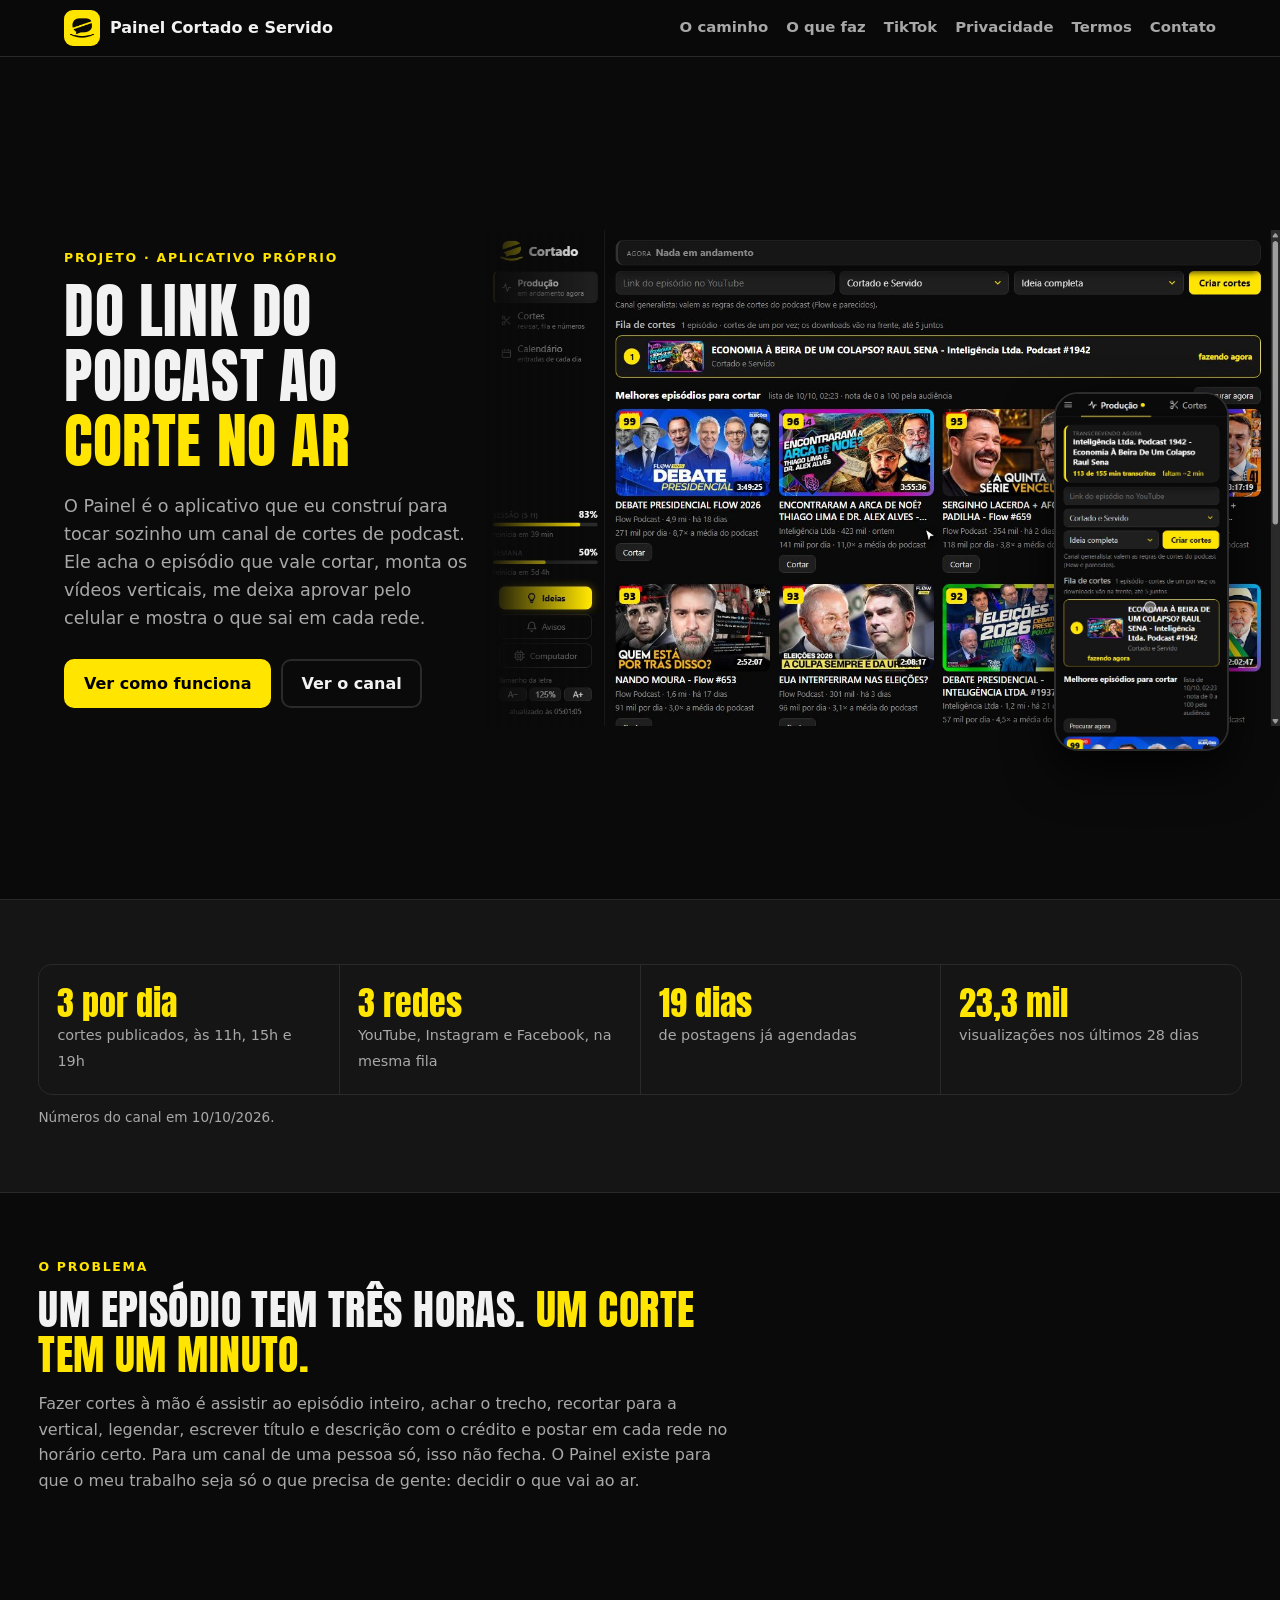
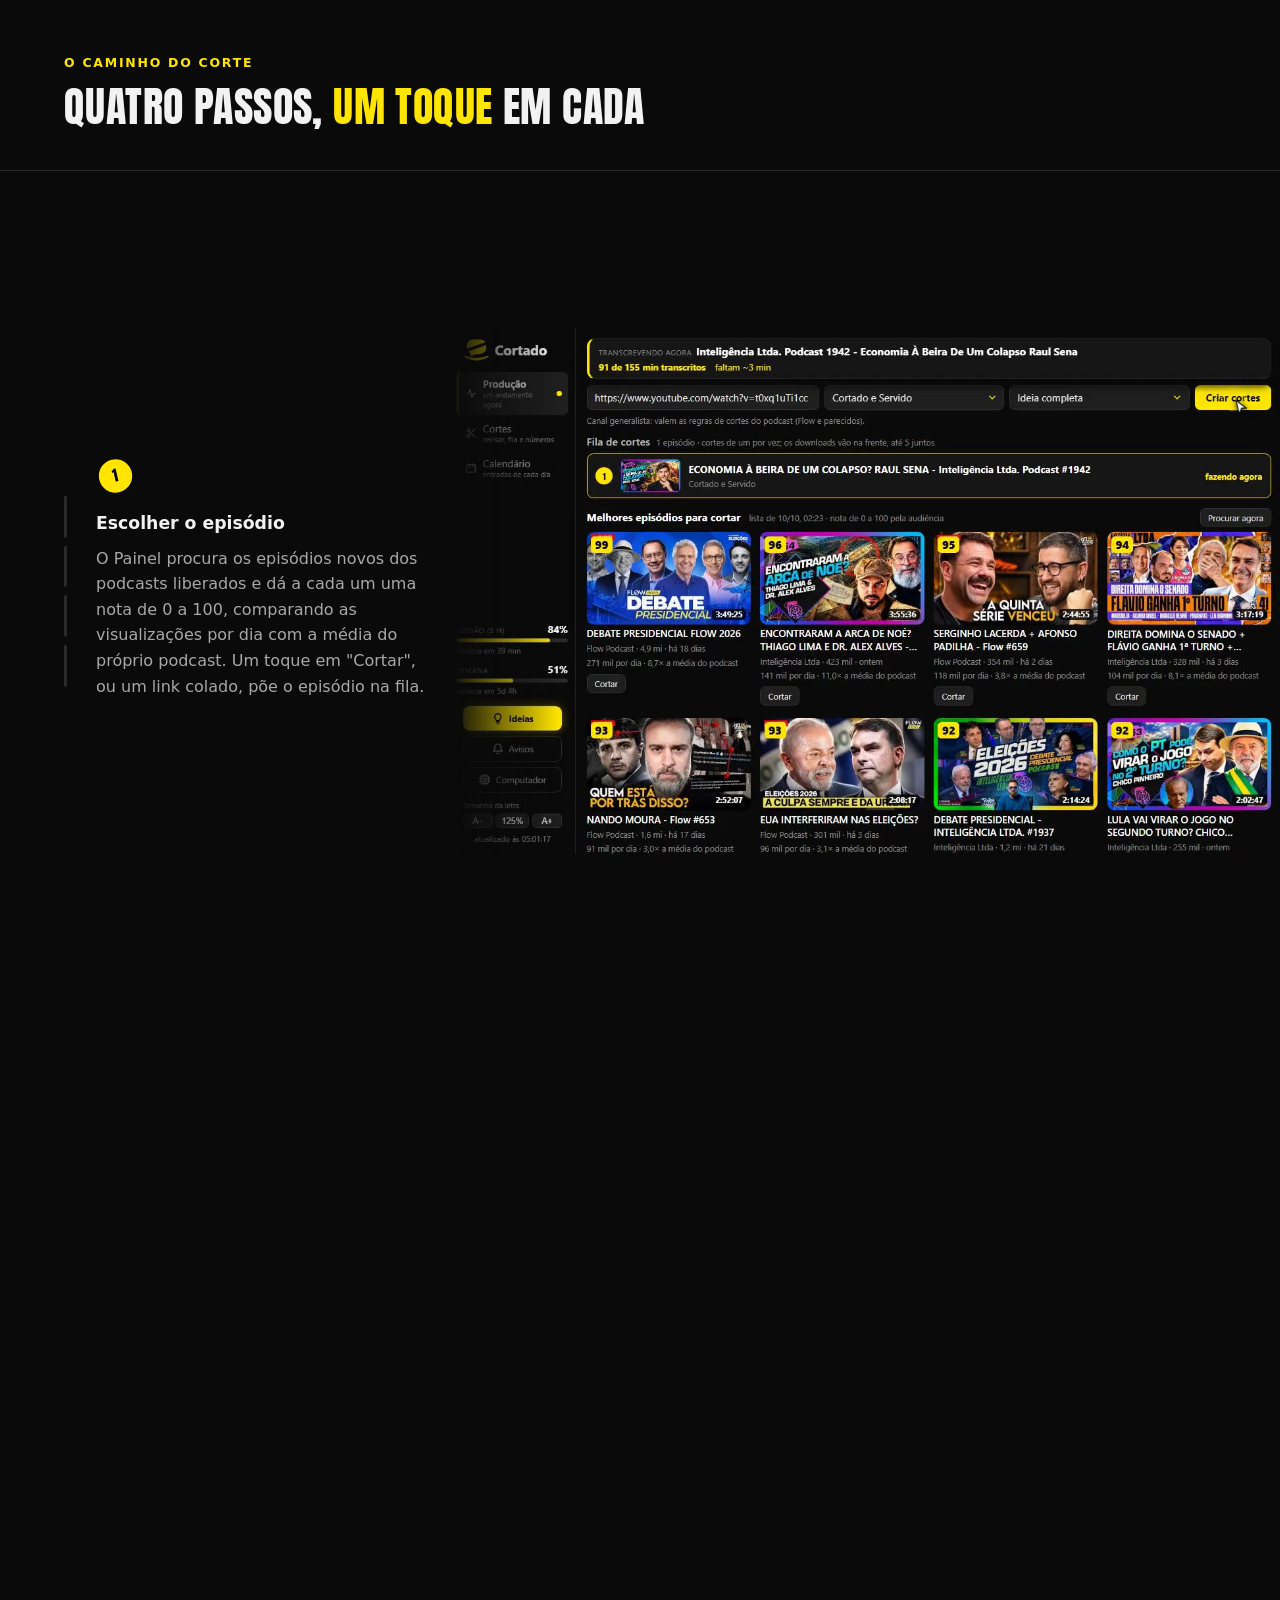
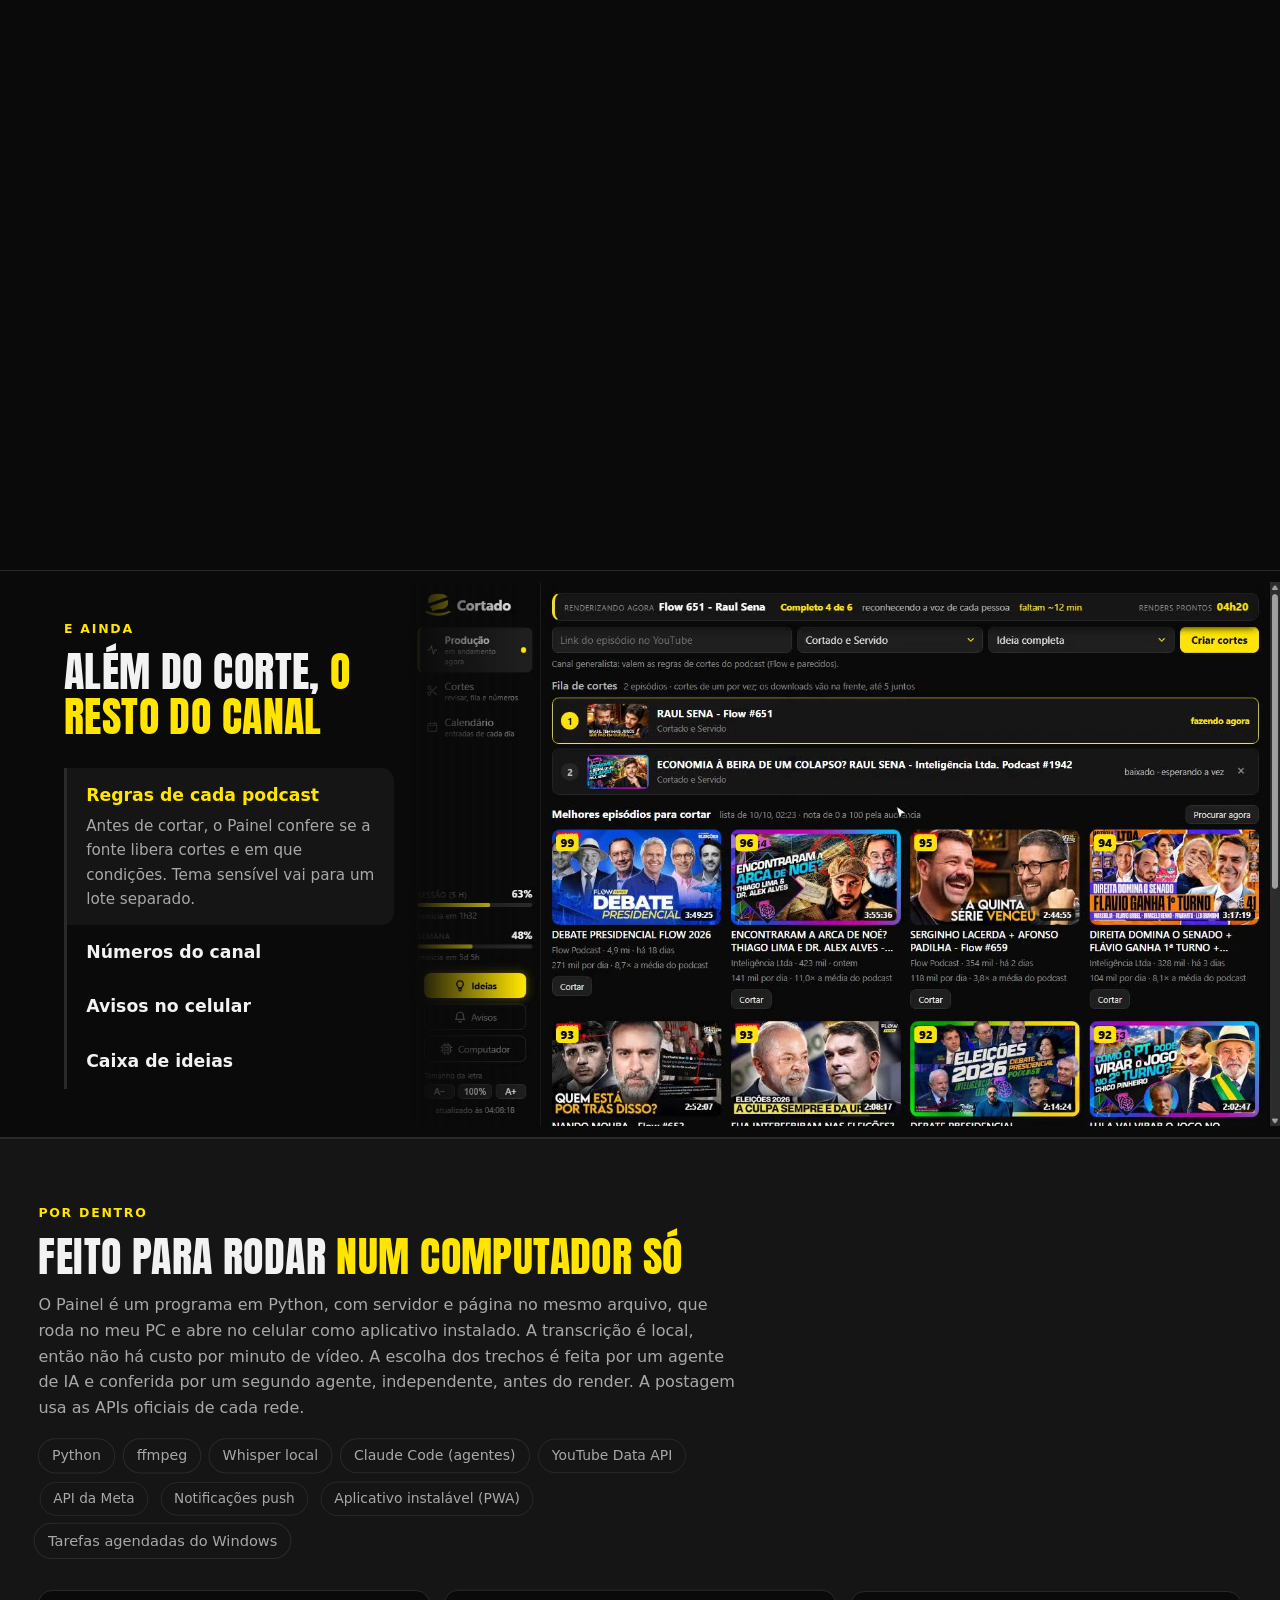
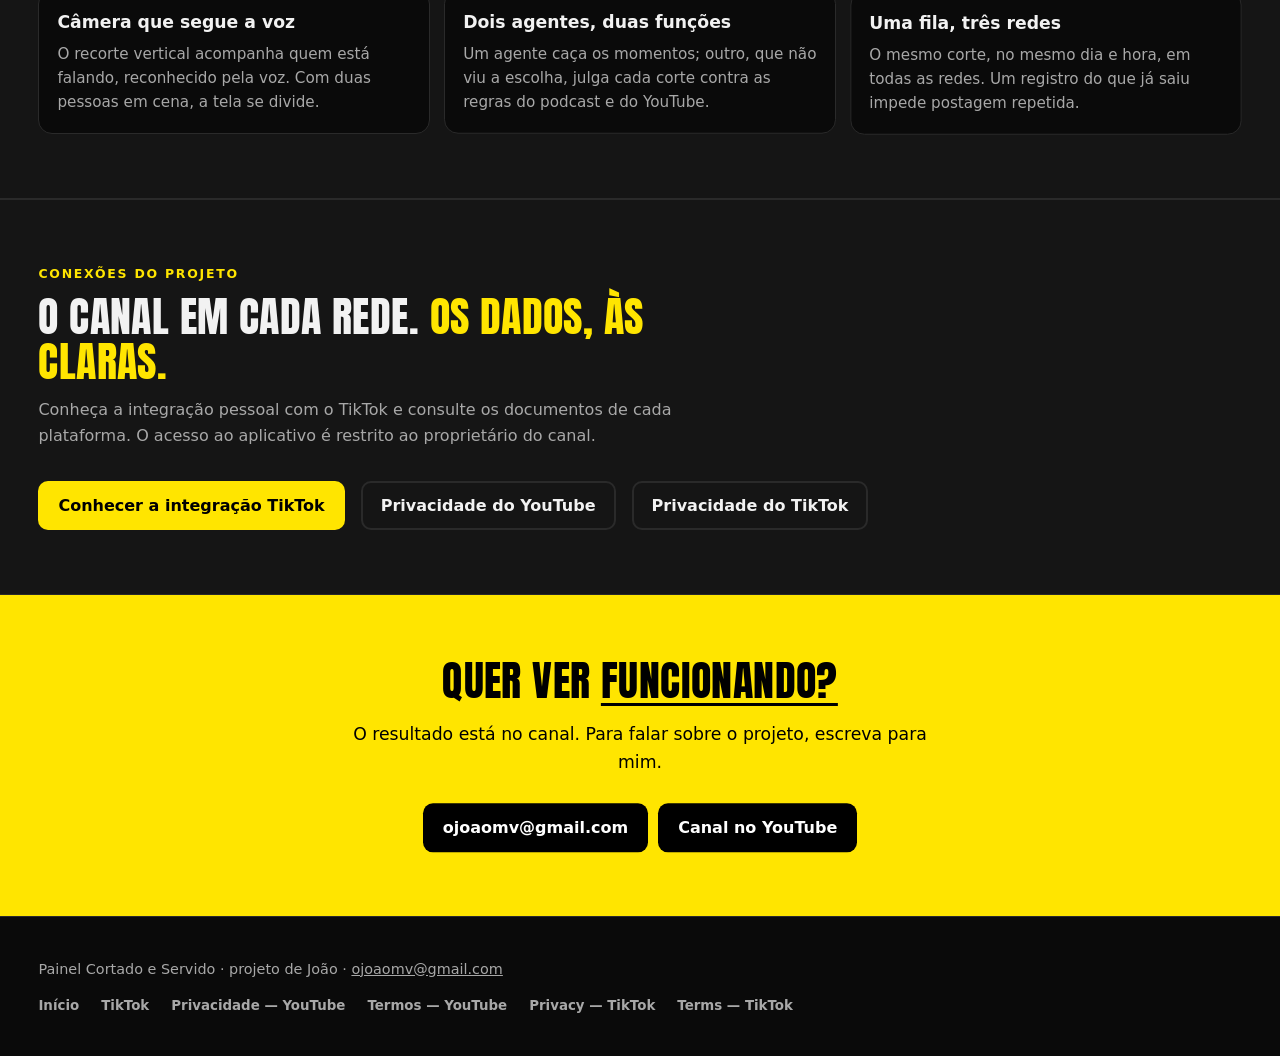
==== index.html @ 8b86d1eb "Publica site integrado aprovado do Cortado" ====
<!doctype html><html lang="pt-BR"><head><meta charset="utf-8"><meta name="viewport" content="width=device-width,initial-scale=1">
<title>Painel Cortado e Servido — do link do podcast ao corte no ar</title>
<meta name="description" content="Como funciona o Painel do Cortado e Servido: um aplicativo próprio que acha o episódio, cria os cortes, deixa aprovar no celular e agenda nas redes.">
<link rel="icon" href="favicon.ico" sizes="any"><link rel="icon" type="image/png" sizes="32x32" href="favicon-32.png"><link rel="apple-touch-icon" href="apple-touch-icon.png">
<link rel="preconnect" href="https://fonts.googleapis.com"><link rel="preconnect" href="https://fonts.gstatic.com" crossorigin>
<link href="https://fonts.googleapis.com/css2?family=Anton&display=swap" rel="stylesheet"><link rel="stylesheet" href="painel.css?v=5"><link rel="stylesheet" href="integracao.css"></head><body>

<header class="topo"><div class="dentro"><a class="marca" href="index.html"><img src="icon-512.png" alt="" width="36" height="36">Painel Cortado e Servido</a><nav aria-label="Navegação principal"><a href="index.html#caminho">O caminho</a><a href="index.html#telas">O que faz</a><a href="tiktok.html">TikTok</a><a href="privacidade.html">Privacidade</a><a href="termos.html">Termos</a><a href="index.html#contato">Contato</a></nav></div></header>

<main>
<section class="capa"><div class="dentro">
<div><p class="olho">Projeto · aplicativo próprio</p>
<h1>Do link do podcast ao <em>corte no ar</em></h1>
<p class="sub">O Painel é o aplicativo que eu construí para tocar sozinho um canal de cortes de podcast. Ele acha o episódio que vale cortar, monta os vídeos verticais, me deixa aprovar pelo celular e mostra o que sai em cada rede.</p>
<div class="botoes"><a class="botao" href="#caminho">Ver como funciona</a><a class="botao claro" href="https://www.youtube.com/@cortadoeservido">Ver o canal</a></div></div>
<div class="palco"><div class="janela"><video src="videos/painel-pc.mp4" poster="videos/painel-pc.jpg" width="1280" height="800" autoplay muted loop playsinline preload="auto" aria-label="Vídeo do Painel no computador: colar o link do episódio, ver a fila, assistir ao corte, aprovar e conferir o calendário"></video></div>
<div class="celular"><video src="videos/painel-celular.mp4" poster="videos/painel-celular.jpg" width="412" height="856" autoplay muted loop playsinline preload="auto" aria-label="Vídeo do Painel no celular: do link do episódio ao corte aprovado"></video></div></div>
</div></section>

<section class="faixa"><div class="dentro">
<ul class="numeros">
<li><b>3 por dia</b><span>cortes publicados, às 11h, 15h e 19h</span></li>
<li><b>3 redes</b><span>YouTube, Instagram e Facebook, na mesma fila</span></li>
<li><b>19 dias</b><span>de postagens já agendadas</span></li>
<li><b>23,3 mil</b><span>visualizações nos últimos 28 dias</span></li>
</ul>
<p style="color:var(--fraco);font-size:.85em;margin:12px 0 0">Números do canal em 10/10/2026.</p>
</div></section>

<section id="problema"><div class="dentro"><div class="cab">
<p class="olho">O problema</p>
<h2>Um episódio tem três horas. <em>Um corte tem um minuto.</em></h2>
<p>Fazer cortes à mão é assistir ao episódio inteiro, achar o trecho, recortar para a vertical, legendar, escrever título e descrição com o crédito e postar em cada rede no horário certo. Para um canal de uma pessoa só, isso não fecha. O Painel existe para que o meu trabalho seja só o que precisa de gente: decidir o que vai ao ar.</p>
</div></div></section>

<section id="caminho" class="integrada cine"><div class="dentro"><div class="cab">
<p class="olho">O caminho do corte</p>
<h2>Quatro passos, <em>um toque</em> em cada</h2></div>

<div class="passo"><div><div class="n">1</div><h3>Escolher o episódio</h3>
<p>O Painel procura os episódios novos dos podcasts liberados e dá a cada um uma nota de 0 a 100, comparando as visualizações por dia com a média do próprio podcast. Um toque em "Cortar", ou um link colado, põe o episódio na fila.</p></div>
<div class="foto"><div class="janela"><video class="rola" src="videos/passo-link-pc.mp4" poster="videos/passo-link-pc.jpg" width="1280" height="800" muted loop playsinline preload="none" aria-label="Lista dos melhores episódios para cortar, com nota de 0 a 100"></video></div></div></div>

<div class="passo"><div><div class="n">2</div><h3>Criar os cortes</h3>
<p>Sem ninguém olhando, o computador baixa o episódio, transcreve, escolhe os melhores momentos e renderiza cada um. A tela Produção mostra em que etapa está e quanto falta.</p>
<ul><li>Vídeo vertical com a câmera em quem está falando</li><li>Legenda, tarja com o título e capa</li><li>Descrição com crédito ao podcast e link do episódio completo</li></ul></div>
<div class="foto estreita"><div class="celular"><video class="rola" src="videos/passo-fila-celular.mp4" poster="videos/passo-fila-celular.jpg" width="412" height="856" muted loop playsinline preload="none" aria-label="Tela Produção no celular: render em andamento e fila de cortes"></video></div></div></div>

<div class="passo"><div><div class="n">3</div><h3>Aprovar no celular</h3>
<p>Cada corte pronto aparece em "A revisar". Eu assisto e escolho: aprovar, mandar refazer dizendo o motivo (câmera, corte ou texto) ou não postar. Nada vai ao ar sem esse toque.</p></div>
<div class="foto estreita"><div class="celular"><video class="rola" src="videos/passo-aprovar-celular.mp4" poster="videos/passo-aprovar-celular.jpg" width="412" height="856" muted loop playsinline preload="none" aria-label="Tela Cortes no celular: cortes a revisar"></video></div></div></div>

<div class="passo"><div><div class="n">4</div><h3>Sair nas redes</h3>
<p>O corte aprovado entra na fila e sai no mesmo dia e hora no YouTube, no Instagram e no Facebook. O Calendário mostra o que saiu e o que vai sair, rede por rede.</p></div>
<div class="foto"><div class="janela"><video class="rola" src="videos/passo-calendario-pc.mp4" poster="videos/passo-calendario-pc.jpg" width="1280" height="800" muted loop playsinline preload="none" aria-label="Calendário do Painel com as postagens de cada dia em cada rede"></video></div></div></div>
</div></section>

<section id="telas" class="inteira"><div class="abas"><div class="abas-texto"><div class="cab">
<p class="olho">E ainda</p>
<h2>Além do corte, <em>o resto do canal</em></h2></div>
<div class="abas-lista" role="tablist" aria-label="Recursos do Painel">
<button type="button" role="tab" data-v="rec-regras"><b>Regras de cada podcast</b><span>Antes de cortar, o Painel confere se a fonte libera cortes e em que condições. Tema sensível vai para um lote separado.</span><i></i></button>
<button type="button" role="tab" data-v="rec-numeros"><b>Números do canal</b><span>Visualizações, horas assistidas e inscritos ou seguidores, por rede e por período, com o gráfico por dia.</span><i></i></button>
<button type="button" role="tab" data-v="rec-avisos"><b>Avisos no celular</b><span>Se uma rede recusa um envio, aparece uma faixa vermelha e chega uma notificação. O que deu certo não incomoda.</span><i></i></button>
<button type="button" role="tab" data-v="rec-ideias"><b>Caixa de ideias</b><span>Texto, print e áudio mandados do celular ficam guardados até virarem melhoria no aplicativo.</span><i></i></button>
</div></div>
<div class="abas-tela"><video src="videos/rec-regras.mp4" poster="videos/rec-regras.jpg" width="1280" height="800" muted playsinline preload="none" aria-label="Vídeo do recurso escolhido no Painel"></video></div></div></section>

<section id="dentro" class="faixa"><div class="dentro"><div class="cab">
<p class="olho">Por dentro</p>
<h2>Feito para rodar <em>num computador só</em></h2>
<p>O Painel é um programa em Python, com servidor e página no mesmo arquivo, que roda no meu PC e abre no celular como aplicativo instalado. A transcrição é local, então não há custo por minuto de vídeo. A escolha dos trechos é feita por um agente de IA e conferida por um segundo agente, independente, antes do render. A postagem usa as APIs oficiais de cada rede.</p>
<ul class="pilha"><li>Python</li><li>ffmpeg</li><li>Whisper local</li><li>Claude Code (agentes)</li><li>YouTube Data API</li><li>API da Meta</li><li>Notificações push</li><li>Aplicativo instalável (PWA)</li><li>Tarefas agendadas do Windows</li></ul></div>
<ul class="grade">
<li><h3>Câmera que segue a voz</h3><p>O recorte vertical acompanha quem está falando, reconhecido pela voz. Com duas pessoas em cena, a tela se divide.</p></li>
<li><h3>Dois agentes, duas funções</h3><p>Um agente caça os momentos; outro, que não viu a escolha, julga cada corte contra as regras do podcast e do YouTube.</p></li>
<li><h3>Uma fila, três redes</h3><p>O mesmo corte, no mesmo dia e hora, em todas as redes. Um registro do que já saiu impede postagem repetida.</p></li>
</ul></div></section>

<section id="integracoes" class="faixa"><div class="dentro"><div class="cab"><p class="olho">Conexões do projeto</p><h2>O canal em cada rede. <em>Os dados, às claras.</em></h2><p>Conheça a integração pessoal com o TikTok e consulte os documentos de cada plataforma. O acesso ao aplicativo é restrito ao proprietário do canal.</p></div><div class="integracao-links"><a class="botao" href="tiktok.html">Conhecer a integração TikTok</a><a class="botao claro" href="privacidade.html">Privacidade do YouTube</a><a class="botao claro" href="tiktok-privacidade.html">Privacidade do TikTok</a></div></div></section>
<section id="contato" class="chamada"><div class="dentro">
<h2>Quer ver <em>funcionando?</em></h2>
<p>O resultado está no canal. Para falar sobre o projeto, escreva para mim.</p>
<div class="botoes"><a class="botao" href="mailto:ojoaomv@gmail.com">ojoaomv@gmail.com</a><a class="botao" href="https://www.youtube.com/@cortadoeservido">Canal no YouTube</a></div>
</div></section>
</main>

<footer><div class="dentro"><p>Painel Cortado e Servido · projeto de João · <a href="mailto:ojoaomv@gmail.com">ojoaomv@gmail.com</a></p><nav aria-label="Documentos e integrações"><a href="index.html">Início</a><a href="tiktok.html">TikTok</a><a href="privacidade.html">Privacidade — YouTube</a><a href="termos.html">Termos — YouTube</a><a href="tiktok-privacidade.html">Privacy — TikTok</a><a href="tiktok-termos.html">Terms — TikTok</a></nav></div></footer>
<script src="motion.js"></script><script src="painel.js?v=5"></script>
</body></html>
---- painel.css ----
:root{--amarelo:#ffe500;--preto:#0a0a0a;--chapa:#151515;--linha:#2a2a2a;--texto:#f2f2f2;--fraco:#a8a8a8}
*{box-sizing:border-box}
html{scroll-behavior:smooth;font-size:clamp(16px,.9375vw - 2px,30px)}
body{font-family:system-ui,-apple-system,"Segoe UI",sans-serif;margin:0;line-height:1.6;color:var(--texto);background:var(--preto)}
img,video{max-width:100%;height:auto;display:block}
a{color:var(--amarelo)}
.dentro{max-width:96rem;margin:0 auto;padding:0 max(16px,3vw)}

header.topo{position:sticky;top:0;z-index:5;background:rgba(10,10,10,.92);backdrop-filter:blur(8px);border-bottom:1px solid var(--linha)}
.topo .dentro{display:flex;align-items:center;gap:8px 18px;flex-wrap:wrap;padding-top:10px;padding-bottom:10px}
.marca{display:flex;align-items:center;gap:10px;font-weight:800;color:var(--texto);text-decoration:none}
.marca img{width:36px;height:36px;border-radius:9px}
nav{margin-left:auto;display:flex;gap:4px 18px;flex-wrap:wrap;align-items:center}
nav a{color:var(--fraco);text-decoration:none;font-weight:600;font-size:.93em}
nav a:hover{color:var(--texto)}

h1,h2{font-family:Anton,Impact,"Arial Narrow Bold",sans-serif;font-weight:400;text-transform:uppercase;letter-spacing:.01em;line-height:1.08;margin:0}
h1{font-size:clamp(2.6rem,4.7vw,9rem)}
h2{font-size:clamp(1.7rem,4.4vw,2.6rem)}
h3{font-size:1.08em;margin:0 0 .3em}
h1 em,h2 em{font-style:normal;color:var(--amarelo)}
.olho{font-size:.78em;font-weight:700;letter-spacing:.14em;text-transform:uppercase;color:var(--amarelo);margin:0 0 .9em}
.sub{font-size:1.14em;color:var(--fraco);max-width:38em;margin:1em 0 0}
section{padding:64px 0}
section.faixa{background:var(--chapa);border-top:1px solid var(--linha);border-bottom:1px solid var(--linha)}
.cab{max-width:44em;margin-bottom:32px}
.cab p{color:var(--fraco);margin:.8em 0 0}
.cab .olho{color:var(--amarelo);margin:0 0 .9em}

.botoes{display:flex;gap:10px;flex-wrap:wrap;margin-top:26px}
.botao{background:var(--amarelo);color:#000;text-decoration:none;font-weight:800;padding:12px 20px;border-radius:10px;display:inline-block}
.botao:hover{filter:brightness(1.08)}
.botao.claro{background:transparent;color:var(--texto);border:2px solid var(--linha);padding:10px 18px}
.botao.claro:hover{border-color:var(--fraco)}

.capa{padding:56px 0 40px}
.capa .dentro{display:grid;grid-template-columns:.85fr 1.15fr;gap:3rem;align-items:center;width:100%}
.palco{position:relative;padding-bottom:28px}
.janela{border:1px solid var(--linha);border-radius:12px;overflow:hidden;background:var(--chapa);box-shadow:0 24px 60px rgba(0,0,0,.6)}
.janela::before{content:"";display:block;height:22px;background:#1c1c1c;border-bottom:1px solid var(--linha)}
.celular{border:6px solid #222;border-radius:26px;overflow:hidden;background:#000;box-shadow:0 18px 44px rgba(0,0,0,.7)}
.palco .celular{position:absolute;right:-6px;bottom:0;width:31%}

.numeros{display:grid;grid-template-columns:repeat(auto-fit,minmax(150px,1fr));gap:1px;background:var(--linha);border:1px solid var(--linha);border-radius:14px;overflow:hidden;padding:0;margin:0;list-style:none}
.numeros li{background:var(--chapa);padding:20px 18px}
.numeros b{display:block;font-family:Anton,Impact,sans-serif;font-weight:400;font-size:2.1rem;line-height:1.1;color:var(--amarelo)}
.numeros span{font-size:.9em;color:var(--fraco)}

.passo{display:grid;grid-template-columns:1fr 1fr;gap:36px;align-items:center;padding:28px 0}
.passo + .passo{border-top:1px solid var(--linha)}
.passo:nth-child(even) .foto{order:-1}
.passo .n{font-family:Anton,Impact,sans-serif;font-size:1.1rem;color:#000;background:var(--amarelo);width:2.2em;height:2.2em;border-radius:50%;display:grid;place-items:center;margin-bottom:14px}
.passo p{color:var(--fraco);margin:.5em 0 0}
.passo ul{color:var(--fraco);padding-left:1.1em;margin:.7em 0 0}
.passo .foto.estreita{max-width:19rem;margin:0 auto}

.grade{display:grid;grid-template-columns:repeat(4,1fr);gap:14px;padding:0;margin:0;list-style:none}
.grade:has(li:nth-child(3):last-child){grid-template-columns:repeat(3,1fr)}
.grade li{border:1px solid var(--linha);border-radius:14px;padding:18px;background:var(--chapa)}
section.faixa .grade li{background:var(--preto)}
.grade p{margin:0;font-size:.95em;color:var(--fraco)}

.pilha{display:flex;flex-wrap:wrap;gap:8px;padding:0;margin:18px 0 0;list-style:none}
.pilha li{border:1px solid var(--linha);border-radius:99px;padding:5px 13px;font-size:.88em;color:var(--fraco)}

.dupla{display:grid;grid-template-columns:1fr 1fr;gap:14px}
.caixa{border:1px solid var(--linha);border-radius:14px;padding:22px;background:var(--chapa)}
.caixa.sim{border-color:var(--amarelo)}
.caixa ul{padding-left:1.1em;margin:.6em 0 0;color:var(--fraco)}
.caixa li{margin-bottom:.35em}

details{border-bottom:1px solid var(--linha);padding:14px 0}
summary{cursor:pointer;font-weight:700;list-style:none;display:flex;justify-content:space-between;gap:16px}
summary::after{content:"+";color:var(--amarelo);font-weight:800}
details[open] summary::after{content:"–"}
summary::-webkit-details-marker{display:none}
details p{color:var(--fraco);margin:.6em 0 0;max-width:46em}

.chamada{background:var(--amarelo);color:#000;text-align:center}
.chamada h2 em{color:#000;text-decoration:underline;text-decoration-thickness:.08em;text-underline-offset:.12em}
.chamada p{max-width:34em;margin:1em auto 0;font-size:1.08em}
.chamada .botoes{justify-content:center}
.chamada .botao{background:#000;color:#fff}

footer{padding:26px 0 40px;font-size:.9em;color:var(--fraco);border-top:1px solid var(--linha)}
footer a{color:var(--fraco)}

/* movimento (painel.js põe a classe js; sem ela a página fica inteira e parada) */
.gira{position:relative}
.gira img{transition:opacity .9s ease}
.gira img:not(:first-child){position:absolute;inset:0;width:100%;height:100%}
.gira img:not(.vista){opacity:0}
.telas{display:flex;gap:8px;margin-top:14px;font-size:.8em;font-weight:700;color:var(--fraco)}
.telas span{border:1px solid var(--linha);border-radius:99px;padding:3px 12px;transition:background .4s,color .4s,border-color .4s}
.telas span.vista{background:var(--amarelo);border-color:var(--amarelo);color:#000}
.palco{padding-bottom:26px}
.palco .celular{bottom:0;width:29%}
.botao{transition:transform .18s,filter .18s,border-color .18s}
.botao:hover{transform:translateY(-2px)}
.botao:active{transform:translateY(0) scale(.98)}
.grade li,.caixa{transition:transform .25s,border-color .25s,opacity .6s}
.grade li:hover{transform:translateY(-4px);border-color:var(--amarelo)}
.passo .foto img,.passo .foto video{transition:transform .5s cubic-bezier(.2,.7,.2,1)}
.passo .foto:hover img,.passo .foto:hover video{transform:scale(1.03)}
.progresso{position:fixed;left:0;top:0;height:3px;width:100%;z-index:9;background:var(--amarelo);transform:scaleX(0);transform-origin:left}
.js .surge{opacity:0;transform:translateY(24px);transition:opacity .6s ease,transform .6s cubic-bezier(.2,.7,.2,1),border-color .25s}
.js .surge.visto{opacity:1;transform:none}
.js .grade li.visto:hover{transform:translateY(-4px)}
.js .passo .foto.surge{transform:translateY(24px) scale(.96)}
.js .passo .foto.surge.visto{transform:none}
@keyframes sobe{from{opacity:0;transform:translateY(22px)}to{opacity:1;transform:none}}
@keyframes chega{from{opacity:0;transform:translateY(30px) scale(.96)}to{opacity:1;transform:none}}
@keyframes flutua{0%,100%{transform:translateY(0)}50%{transform:translateY(-10px)}}
@keyframes brilho{0%,100%{box-shadow:0 0 0 0 rgba(255,229,0,.45)}60%{box-shadow:0 0 0 12px rgba(255,229,0,0)}}
.js .capa .dentro>div:first-child>*{animation:sobe .7s cubic-bezier(.2,.7,.2,1) both}
.js .capa .dentro>div:first-child>:nth-child(2){animation-delay:.1s}
.js .capa .dentro>div:first-child>:nth-child(3){animation-delay:.22s}
.js .capa .dentro>div:first-child>:nth-child(4){animation-delay:.34s}
.js .palco{animation:chega .9s .25s cubic-bezier(.2,.7,.2,1) both}
.js .palco .celular{animation:flutua 5.5s ease-in-out infinite}
.js .capa .botao:not(.claro),.js .chamada .botao{animation:brilho 2.6s ease-out 1.2s infinite}

@media (min-width:761px){
 .capa .dentro,.topo .dentro{max-width:none;padding-left:5vw;padding-right:5vw}
 .capa .sub{font-size:clamp(1.1rem,1.25vw,2rem)}
 .capa{min-height:calc(100vh - 3.6rem);min-height:calc(100svh - 3.6rem);display:flex;align-items:center}
}
/* abas de recursos: a lista de um lado e, do outro, o vídeo da tela como fundo da seção, de cima a baixo e até a borda
   da página, sumindo aos poucos para o lado do texto; a barra amarela mostra o andamento do vídeo */
section.inteira{padding:0;border-top:1px solid var(--linha);border-bottom:1px solid var(--linha);overflow:hidden}
.abas{display:grid;grid-template-columns:minmax(0,32fr) minmax(0,68fr);align-items:center}
.abas-texto{padding:3rem 1rem 3rem 5vw;display:flex;flex-direction:column;justify-content:center;position:relative;z-index:1}
.abas-texto .cab{margin-bottom:1.8rem}
.abas-lista{display:flex;flex-direction:column}
.abas-lista button{font:inherit;text-align:left;background:none;border:0;border-left:3px solid var(--linha);color:var(--fraco);cursor:pointer;
 position:relative;padding:.85rem 1rem .85rem 1.2rem;border-radius:0 .8rem .8rem 0;transition:background .25s}
.abas-lista button:hover{background:#ffffff0a}
.abas-lista b{display:block;color:var(--texto);font-size:1.08em;transition:color .25s}
.abas-lista span{display:block;font-size:.95em;max-height:0;opacity:0;overflow:hidden;transition:max-height .35s ease,opacity .35s,margin .35s}
.abas-lista i{position:absolute;left:-3px;top:0;width:3px;height:0;background:var(--amarelo);transition:height .25s linear}
.abas-lista .ativa{background:var(--chapa)}
.abas-lista .ativa b{color:var(--amarelo)}
.abas-lista .ativa span{max-height:9em;opacity:1;margin-top:.3em}
.abas-tela video{display:block;width:100%;height:auto;
 -webkit-mask-image:linear-gradient(90deg,transparent,#000 13%);mask-image:linear-gradient(90deg,transparent,#000 13%)}
/* aplicativo integrado à página: os vídeos do Painel não têm moldura de janela; no computador vão até a borda da
   página e somem aos poucos para o lado do texto (o fundo do aplicativo é da mesma cor do site) */
.janela{border:0;border-radius:0;overflow:visible;background:none;box-shadow:none}
.janela::before{display:none}
.celular{border:2px solid #2c2c2c;border-radius:1.5rem;box-shadow:0 1.2rem 3rem #000c}
section.integrada{background:var(--preto);padding-bottom:0}
.passo .foto:hover img,.passo .foto:hover video{transform:none}
.js .passo .foto.surge{transform:none}
@media (min-width:761px){
 .capa{padding:0}
 .capa .dentro{padding:0;grid-template-columns:minmax(0,38fr) minmax(0,62fr);gap:0}
 .capa .dentro>div:first-child{padding:3rem 1rem 3rem 5vw;position:relative;z-index:1}
 .palco{padding:0}
 .palco .janela video,.passo .janela video{-webkit-mask-image:linear-gradient(90deg,transparent,#000 13%);mask-image:linear-gradient(90deg,transparent,#000 13%)}
 .palco .celular{right:4vw;bottom:-5%;width:22%}
 section.integrada>.dentro{max-width:none;padding:0}
 section.integrada .cab{max-width:none;padding:0 5vw;margin-bottom:2.5rem}
 section.integrada .passo{grid-template-columns:minmax(0,36fr) minmax(0,64fr);gap:0;padding:0;border-top:1px solid var(--linha)}
 section.integrada .passo>div:first-child{padding:3rem 1.5rem 3rem 5vw}
 section.integrada .passo:nth-child(even){grid-template-columns:minmax(0,64fr) minmax(0,36fr)}
 section.integrada .passo:nth-child(even)>div:first-child{padding:3rem 5vw 3rem 3rem}
 section.integrada .passo:nth-child(even) .janela video{-webkit-mask-image:linear-gradient(270deg,transparent,#000 13%);mask-image:linear-gradient(270deg,transparent,#000 13%)}
 section.integrada .passo .foto.estreita{max-width:none;margin:0;display:grid;place-items:center;padding:2.5rem 0}
 section.integrada .passo .foto.estreita .celular{width:min(19rem,60%)}
}
@media (max-width:1100px){.grade{grid-template-columns:1fr 1fr}}
@media (max-width:760px){
 .abas{grid-template-columns:1fr}
 .abas-texto{padding:1.4rem 16px 2.6rem}
 .abas-tela{order:-1;position:sticky;top:3.6rem;z-index:3;background:var(--preto)}
 .abas-tela video{-webkit-mask-image:none;mask-image:none}
 .grade,.grade:has(li:nth-child(3):last-child){grid-template-columns:1fr}
 section{padding:44px 0}
 .capa{padding:32px 0 24px}
 .capa .dentro,.passo,.dupla{grid-template-columns:1fr;gap:22px}
 .passo:nth-child(even) .foto{order:0}
 nav a.some{display:none}
 h1{font-size:clamp(2.2rem,9.5vw,3.2rem)}
 .numeros{grid-template-columns:1fr 1fr}
}

/* movimento com a biblioteca Motion (classe mo no html): o movimento vem do painel.js; aqui só o estado inicial */
.mo .surge{opacity:0}
.mo .pal{display:inline-block;transform-origin:0 100%}
.mo .passo{overflow-x:clip}
.mo .capa .botao:not(.claro),.mo .chamada .botao{animation:brilho 2.6s ease-out 1.2s infinite}
.mo .abas-lista{position:relative}
.mo .abas-lista .ativa{background:none}
.mo .abas-lista button{z-index:1}
.mo .abas-lista span{transition:opacity .35s}
.aba-fundo{position:absolute;left:0;right:0;top:0;height:0;background:var(--chapa);border-radius:0 .8rem .8rem 0;pointer-events:none}

/* modo cinema (section.cine): passos presos na tela, a rolagem troca de capítulo; sem a classe mo ficam um abaixo do outro */
.mo .cine-palco{position:sticky;top:3.6rem;height:calc(100svh - 3.6rem);overflow:hidden;border-top:1px solid var(--linha)}
.mo .cine-palco .passo{position:absolute;inset:0;display:grid;grid-template-columns:minmax(0,36fr) minmax(0,64fr)!important;grid-template-rows:100%;gap:0!important;padding:0!important;border:0!important;align-items:center;opacity:0;pointer-events:none}
.mo .cine-palco .passo.ativo{pointer-events:auto}
.mo .cine-palco .passo>div:first-child{padding:2rem 1.5rem 2rem calc(5vw + 2rem)!important}
.mo .cine-palco .passo .foto{order:0!important}
.mo .cine-palco .janela video{width:100%;height:auto;max-height:calc(100svh - 3.6rem);object-fit:contain;-webkit-mask-image:linear-gradient(90deg,transparent,#000 13%)!important;mask-image:linear-gradient(90deg,transparent,#000 13%)!important}
.mo .cine-palco .foto.estreita{height:100%;padding:0!important;max-width:none!important;margin:0!important;display:grid;place-items:center}
.mo .cine-palco .foto.estreita .celular{height:82%;max-height:40rem;width:auto!important;aspect-ratio:412/856}
.mo .cine-palco .foto.estreita video{height:100%;width:100%;object-fit:cover}
.cine-fios{position:absolute;left:5vw;top:50%;transform:translateY(-50%);display:flex;flex-direction:column;gap:.5rem}
.cine-fios i{display:block;width:3px;height:2.6rem;border-radius:3px;background:linear-gradient(var(--amarelo),var(--amarelo)) no-repeat top/100% calc(var(--p,0)*100%),var(--linha)}
@media (max-width:760px){
 .mo .cine-palco{border-top:0}
 .mo .cine-palco .passo{grid-template-columns:1fr!important;grid-template-rows:auto 1fr;align-items:start;padding-top:1.4rem!important}
 .mo .cine-palco .passo .foto{order:-1!important}
 .mo .cine-palco .passo>div:first-child{padding:1rem 0 0!important}
 .mo .cine-palco .janela video{-webkit-mask-image:none!important;mask-image:none!important}
 .mo .cine-palco .foto.estreita{height:auto}
 .mo .cine-palco .foto.estreita .celular{height:40svh}
 .cine-fios{left:0;right:0;top:.4rem;transform:none;flex-direction:row}
 .cine-fios i{flex:1;width:auto;height:3px;background:linear-gradient(var(--amarelo),var(--amarelo)) no-repeat left/calc(var(--p,0)*100%) 100%,var(--linha)}
}
---- integracao.css ----
/* Integração dos documentos ao visual original do Painel. */
footer nav{margin:0;justify-content:flex-start;gap:10px 22px}
.documento{max-width:70rem;margin:auto;padding:64px max(20px,5vw) 80px;overflow-wrap:anywhere}
.documento>h1{font-size:clamp(2.3rem,5vw,4.8rem);max-width:20ch;margin-bottom:28px}
.documento h2{font-size:clamp(1.4rem,3vw,2rem);margin:48px 0 16px}
.documento p,.documento li{max-width:75ch;color:var(--fraco)}
.documento strong{color:var(--texto)}
.documento .capa{display:flex;align-items:center;gap:32px;padding:0 0 36px;border-bottom:1px solid var(--linha)}
.documento .capa>img{width:100px;flex-shrink:0}
.documento .capa h1{font-size:clamp(2.2rem,5vw,4.5rem)}
.documento table{width:100%;border-collapse:collapse;font-size:.9em}
.documento th,.documento td{text-align:left;padding:16px 12px;border-bottom:1px solid var(--linha);overflow-wrap:anywhere}
.documento th{color:var(--amarelo)}
.documento .passos{padding-left:24px}.documento .passos li{padding:10px 0 10px 8px}
.integracao-links{display:flex;gap:16px;flex-wrap:wrap;margin-top:28px}
a:focus-visible,button:focus-visible{outline:2px solid var(--amarelo);outline-offset:5px}
@media(max-width:640px){.topo .dentro{gap:14px}.topo nav{margin-left:0;width:100%;gap:8px 16px;font-size:.85em}.documento{padding-top:40px}.documento .capa{display:block}.documento .capa>img{margin-bottom:24px}.documento th,.documento td{padding:10px 5px;font-size:.85em}}
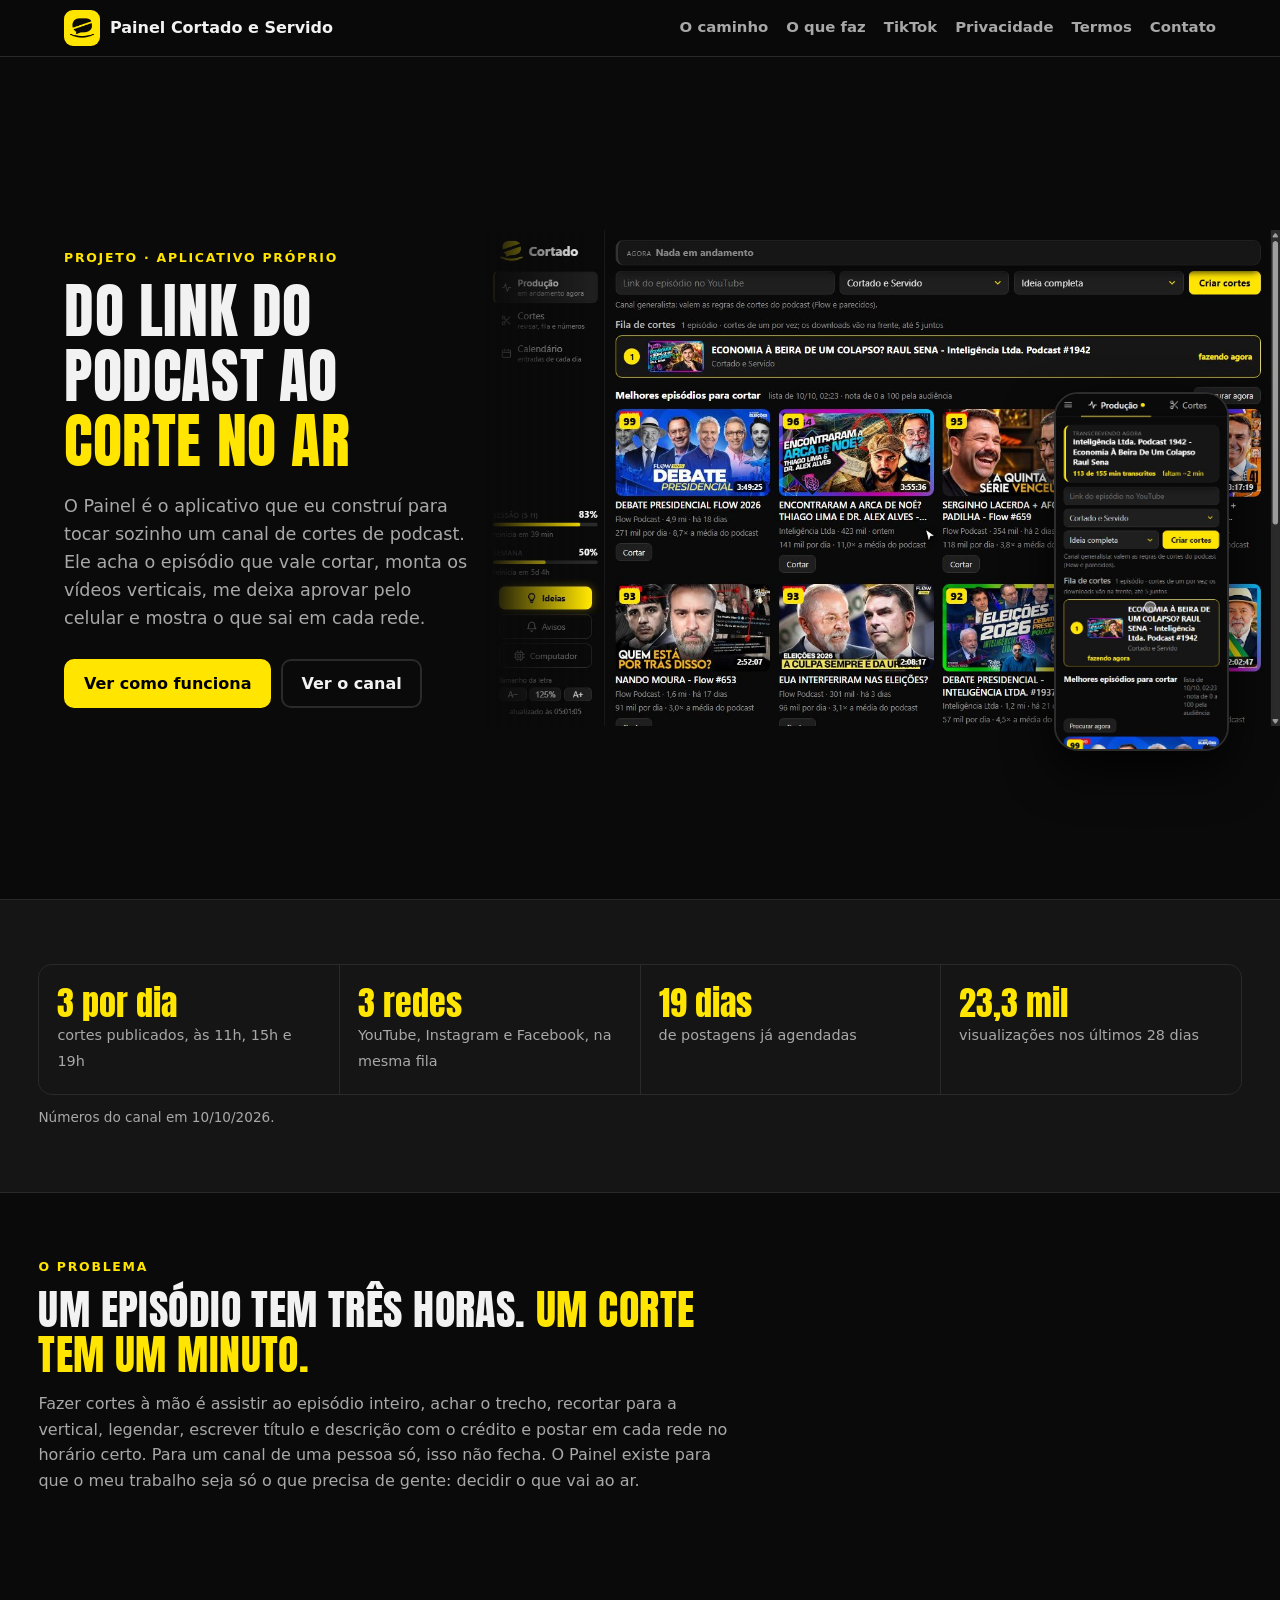
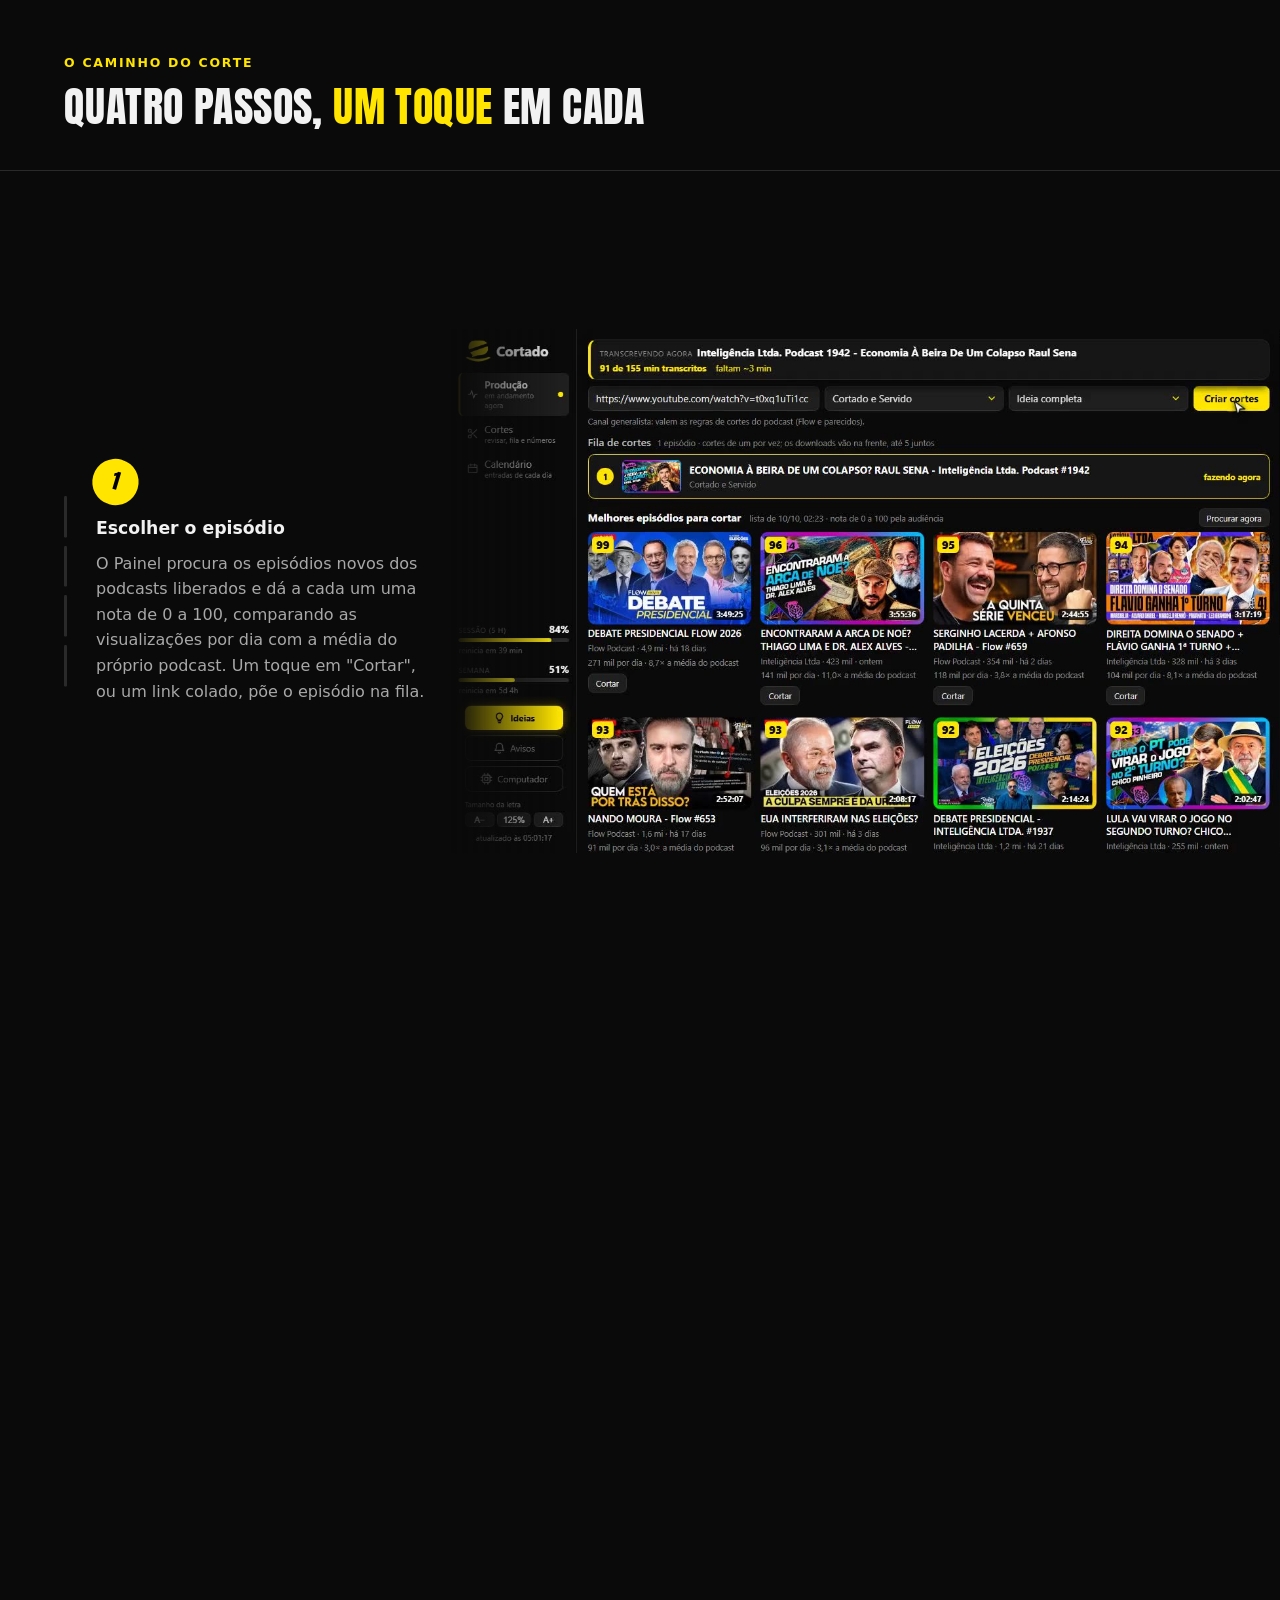
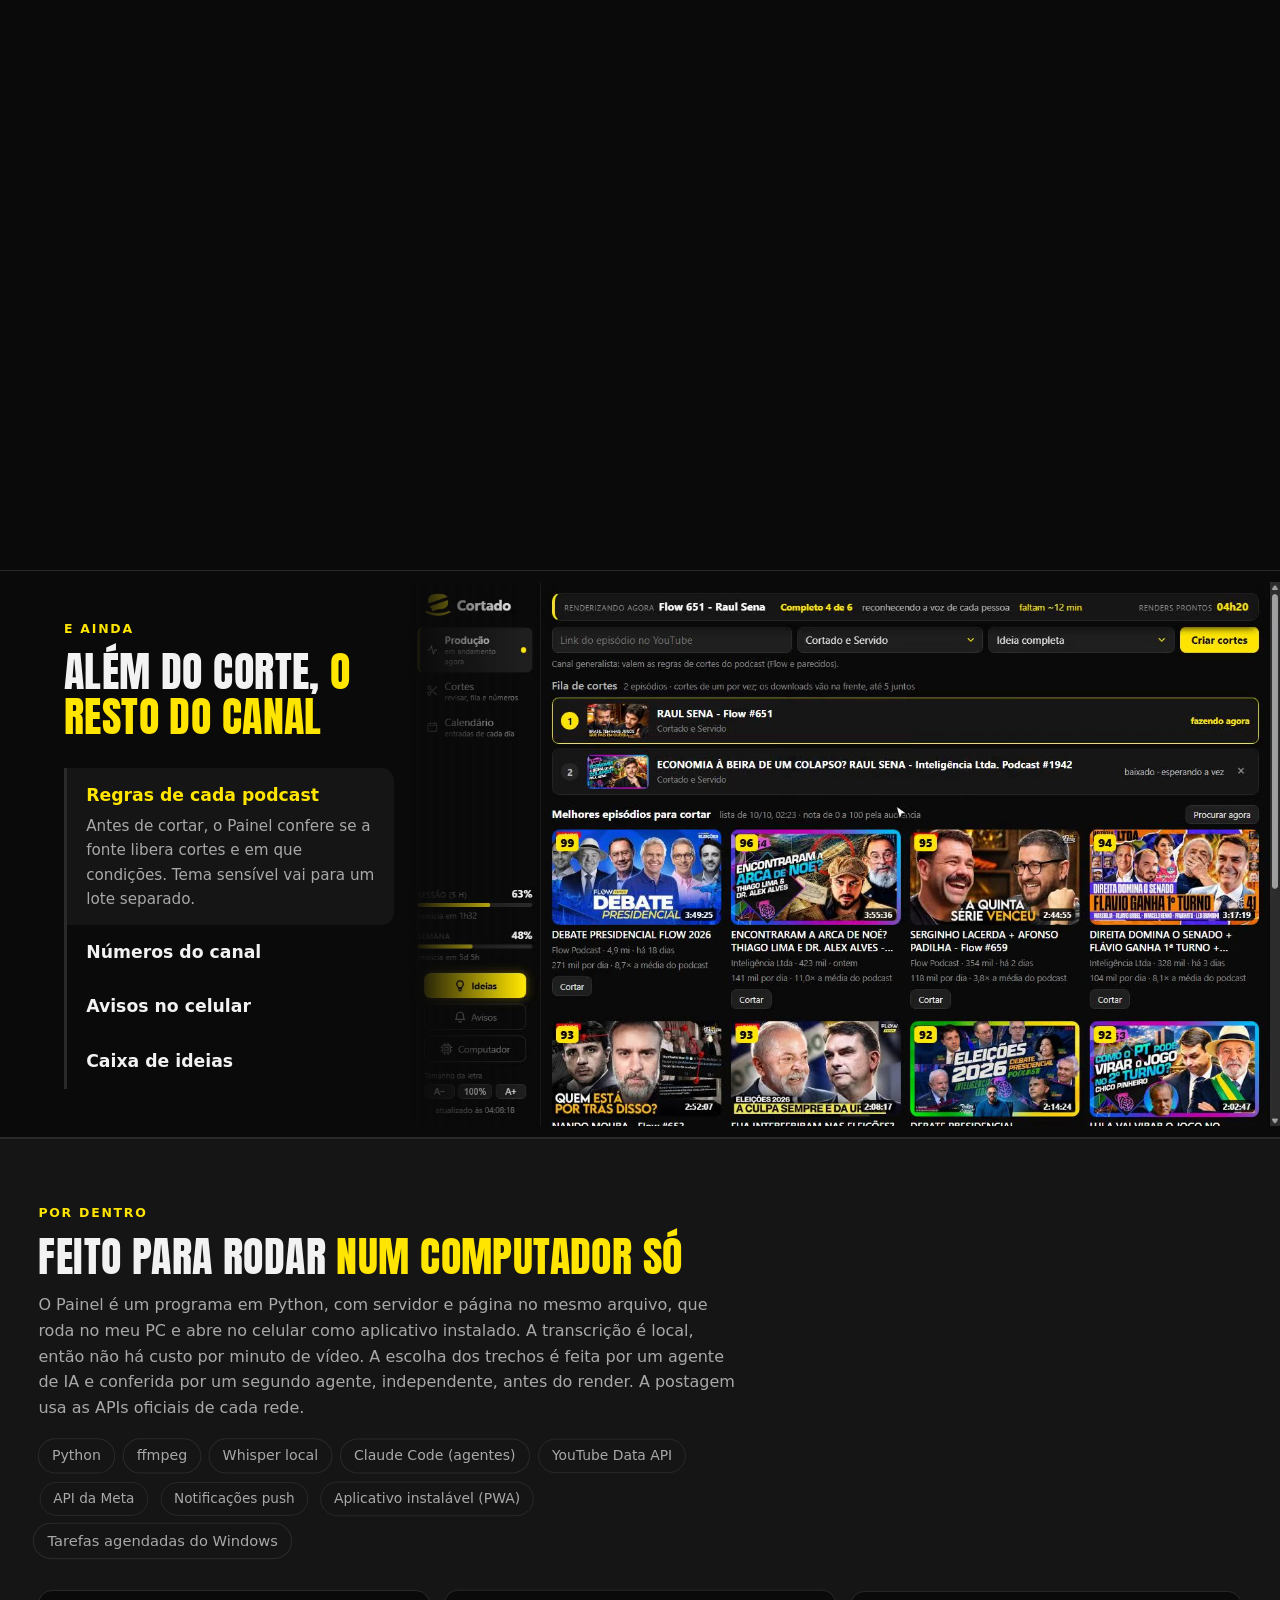
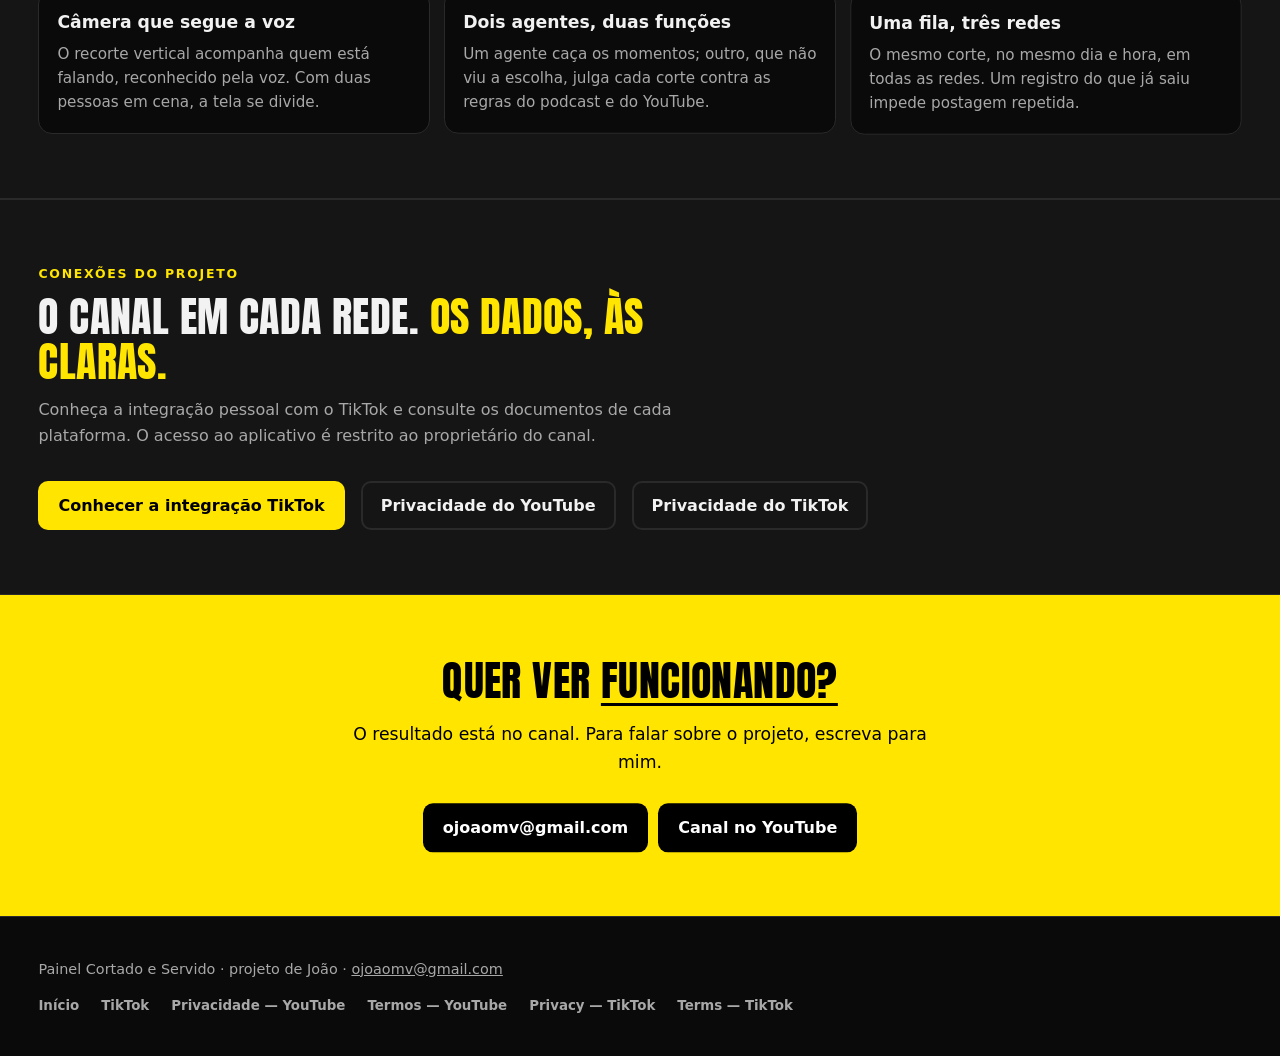
==== commit 3afff354: "Site: metadados de compartilhamento (Open Graph e Twitter) Links do site agora mostram título, descr" ====
--- a/index.html
+++ b/index.html
@@ -1,6 +1,6 @@
 <!doctype html><html lang="pt-BR"><head><meta charset="utf-8"><meta name="viewport" content="width=device-width,initial-scale=1">
 <title>Painel Cortado e Servido — do link do podcast ao corte no ar</title>
-<meta name="description" content="Como funciona o Painel do Cortado e Servido: um aplicativo próprio que acha o episódio, cria os cortes, deixa aprovar no celular e agenda nas redes.">
+<meta name="description" content="Como funciona o Painel do Cortado e Servido: um aplicativo próprio que acha o episódio, cria os cortes, deixa aprovar no celular e agenda nas redes."><meta property="og:type" content="website"><meta property="og:url" content="https://joaoppk2.github.io/cortado-site/"><meta property="og:title" content="Painel Cortado e Servido — do link do podcast ao corte no ar"><meta property="og:description" content="Como funciona o Painel do Cortado e Servido: um aplicativo próprio que acha o episódio, cria os cortes, deixa aprovar no celular e agenda nas redes."><meta property="og:image" content="https://joaoppk2.github.io/cortado-site/icon-512.png"><meta name="twitter:card" content="summary">
 <link rel="icon" href="favicon.ico" sizes="any"><link rel="icon" type="image/png" sizes="32x32" href="favicon-32.png"><link rel="apple-touch-icon" href="apple-touch-icon.png">
 <link rel="preconnect" href="https://fonts.googleapis.com"><link rel="preconnect" href="https://fonts.gstatic.com" crossorigin>
 <link href="https://fonts.googleapis.com/css2?family=Anton&display=swap" rel="stylesheet"><link rel="stylesheet" href="painel.css?v=5"><link rel="stylesheet" href="integracao.css"></head><body>
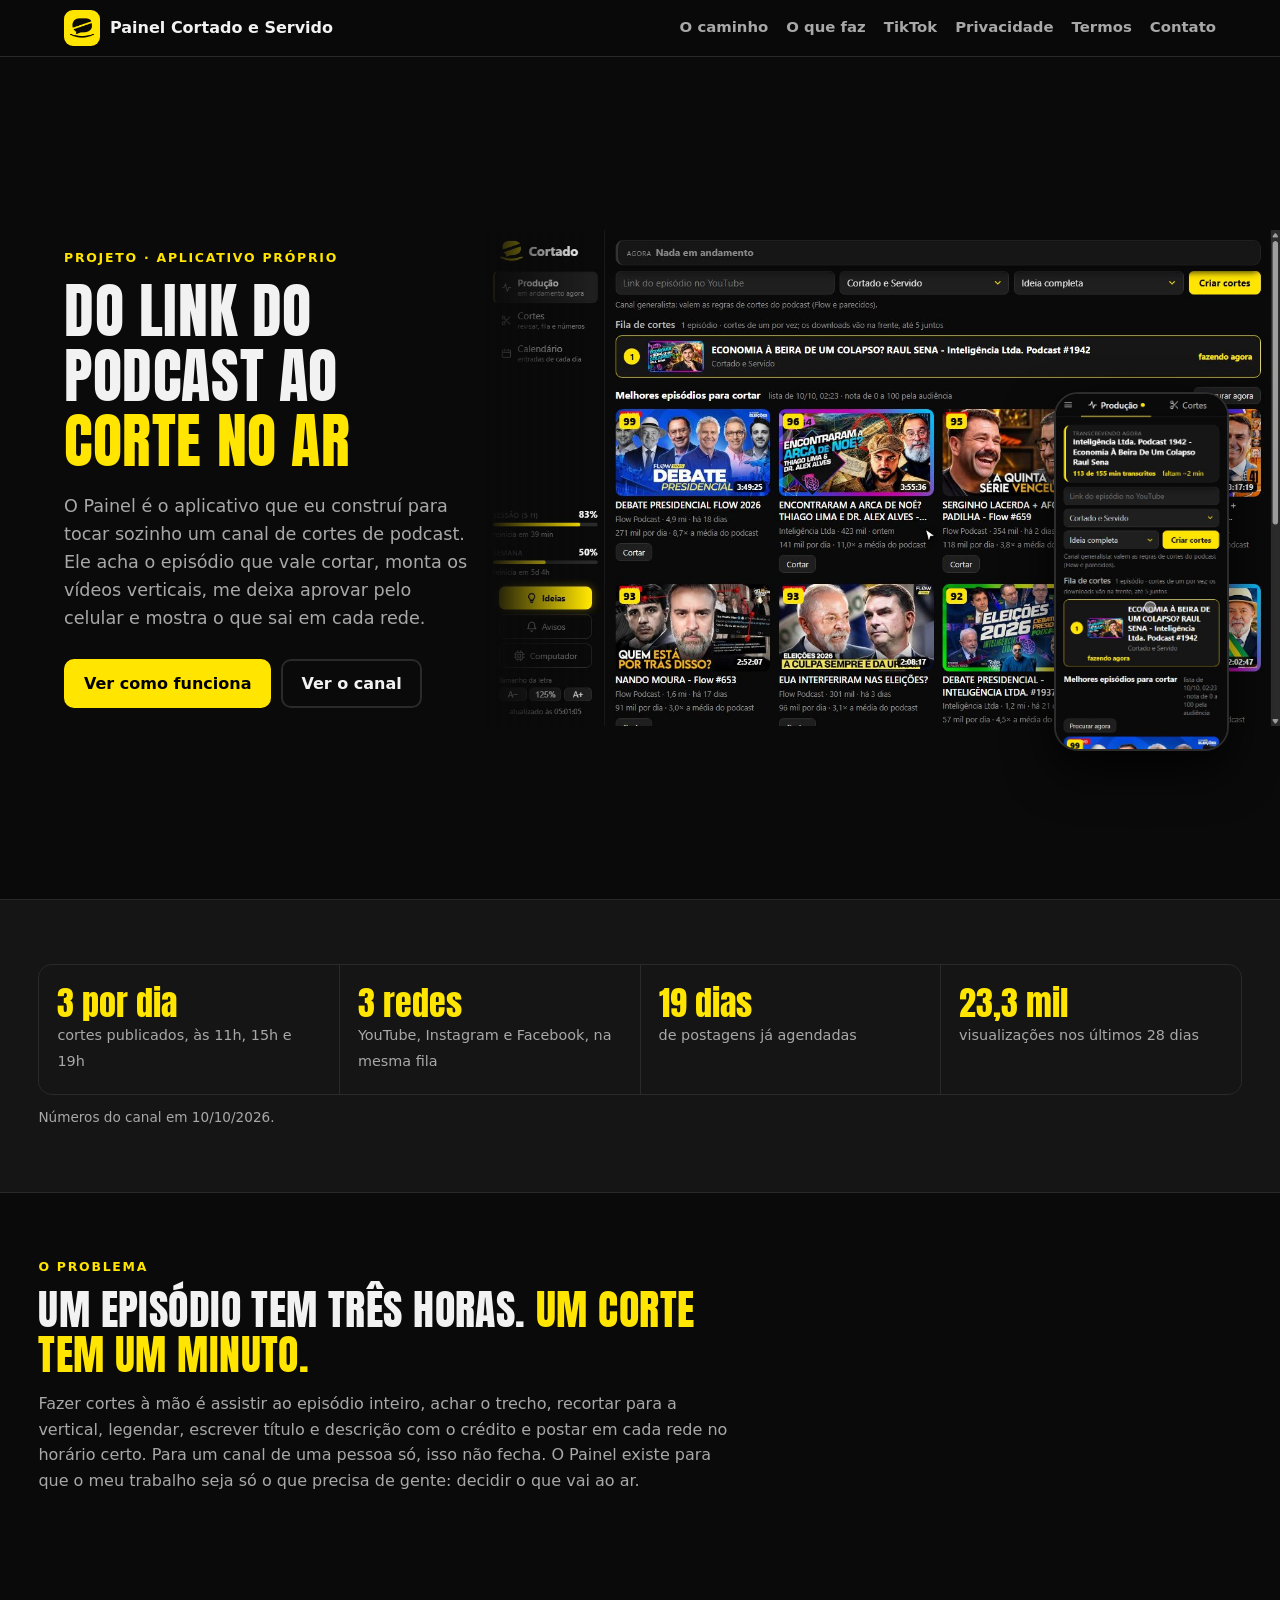
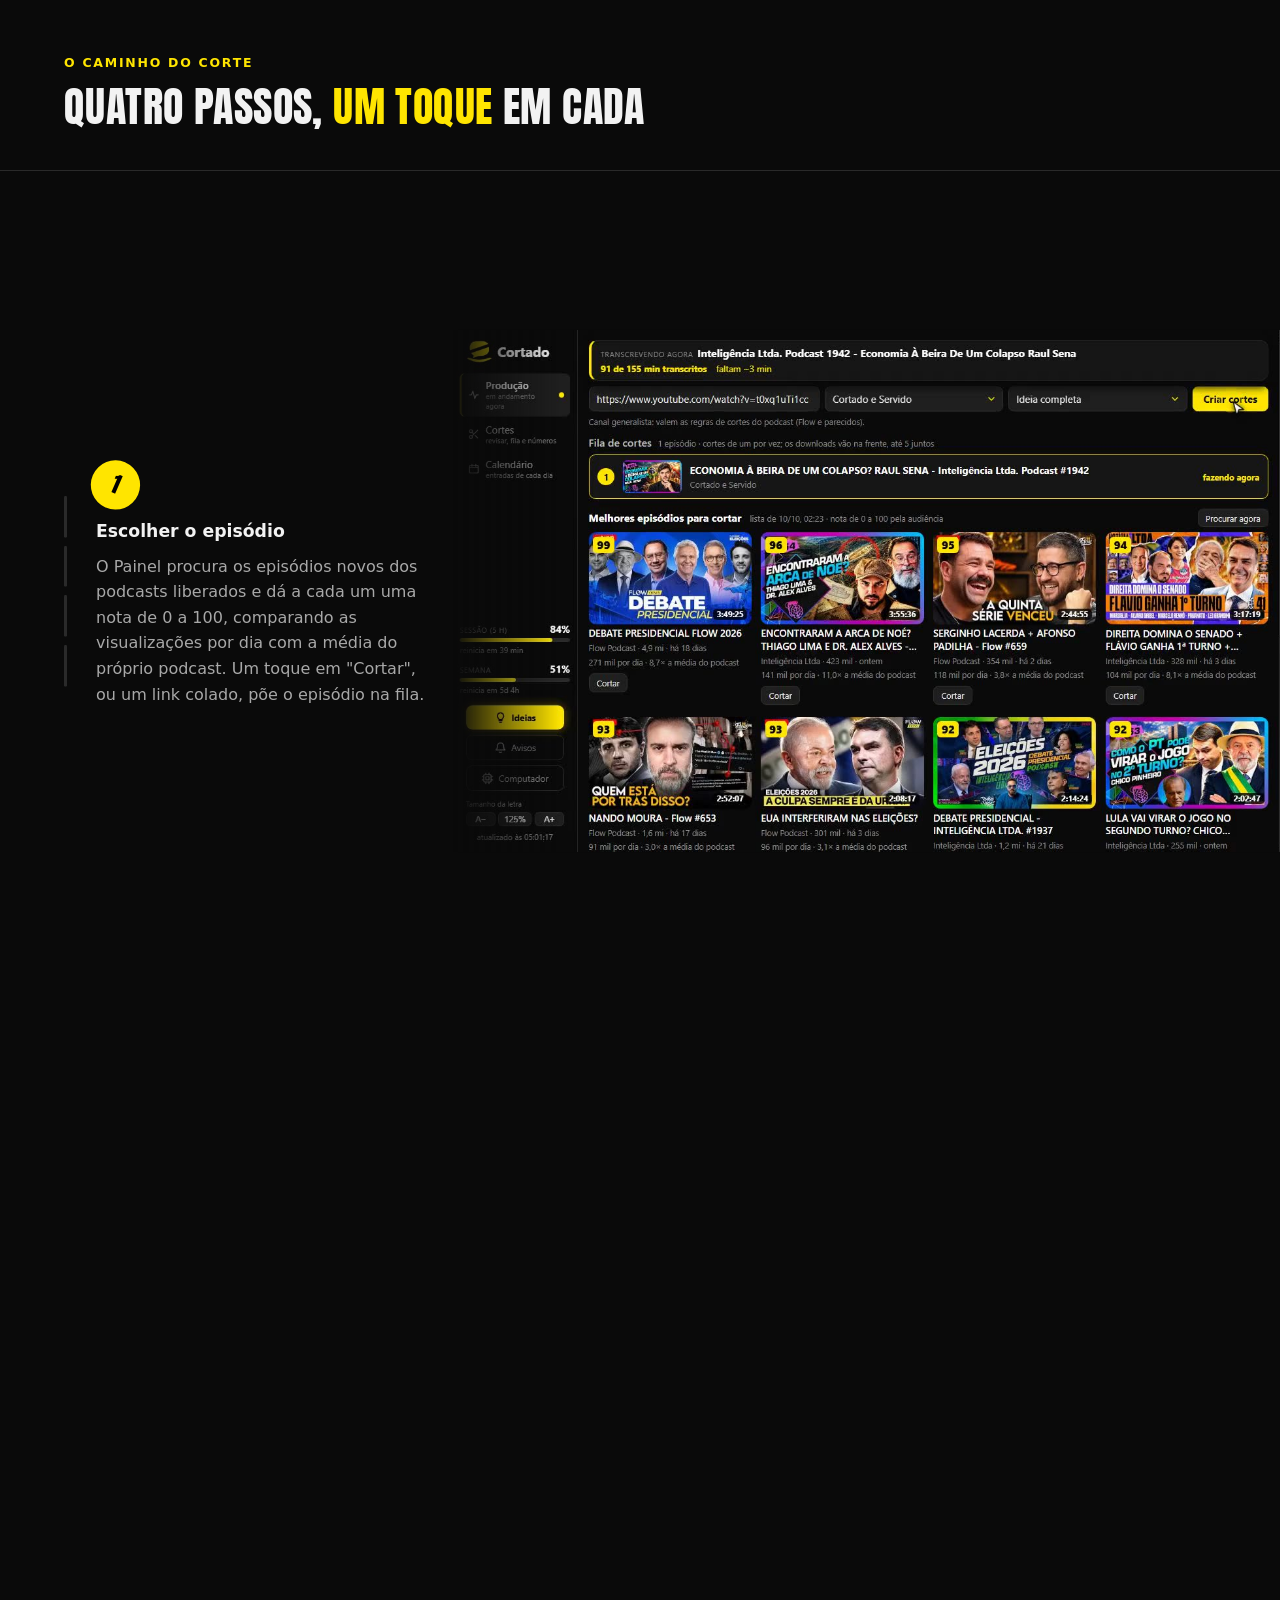
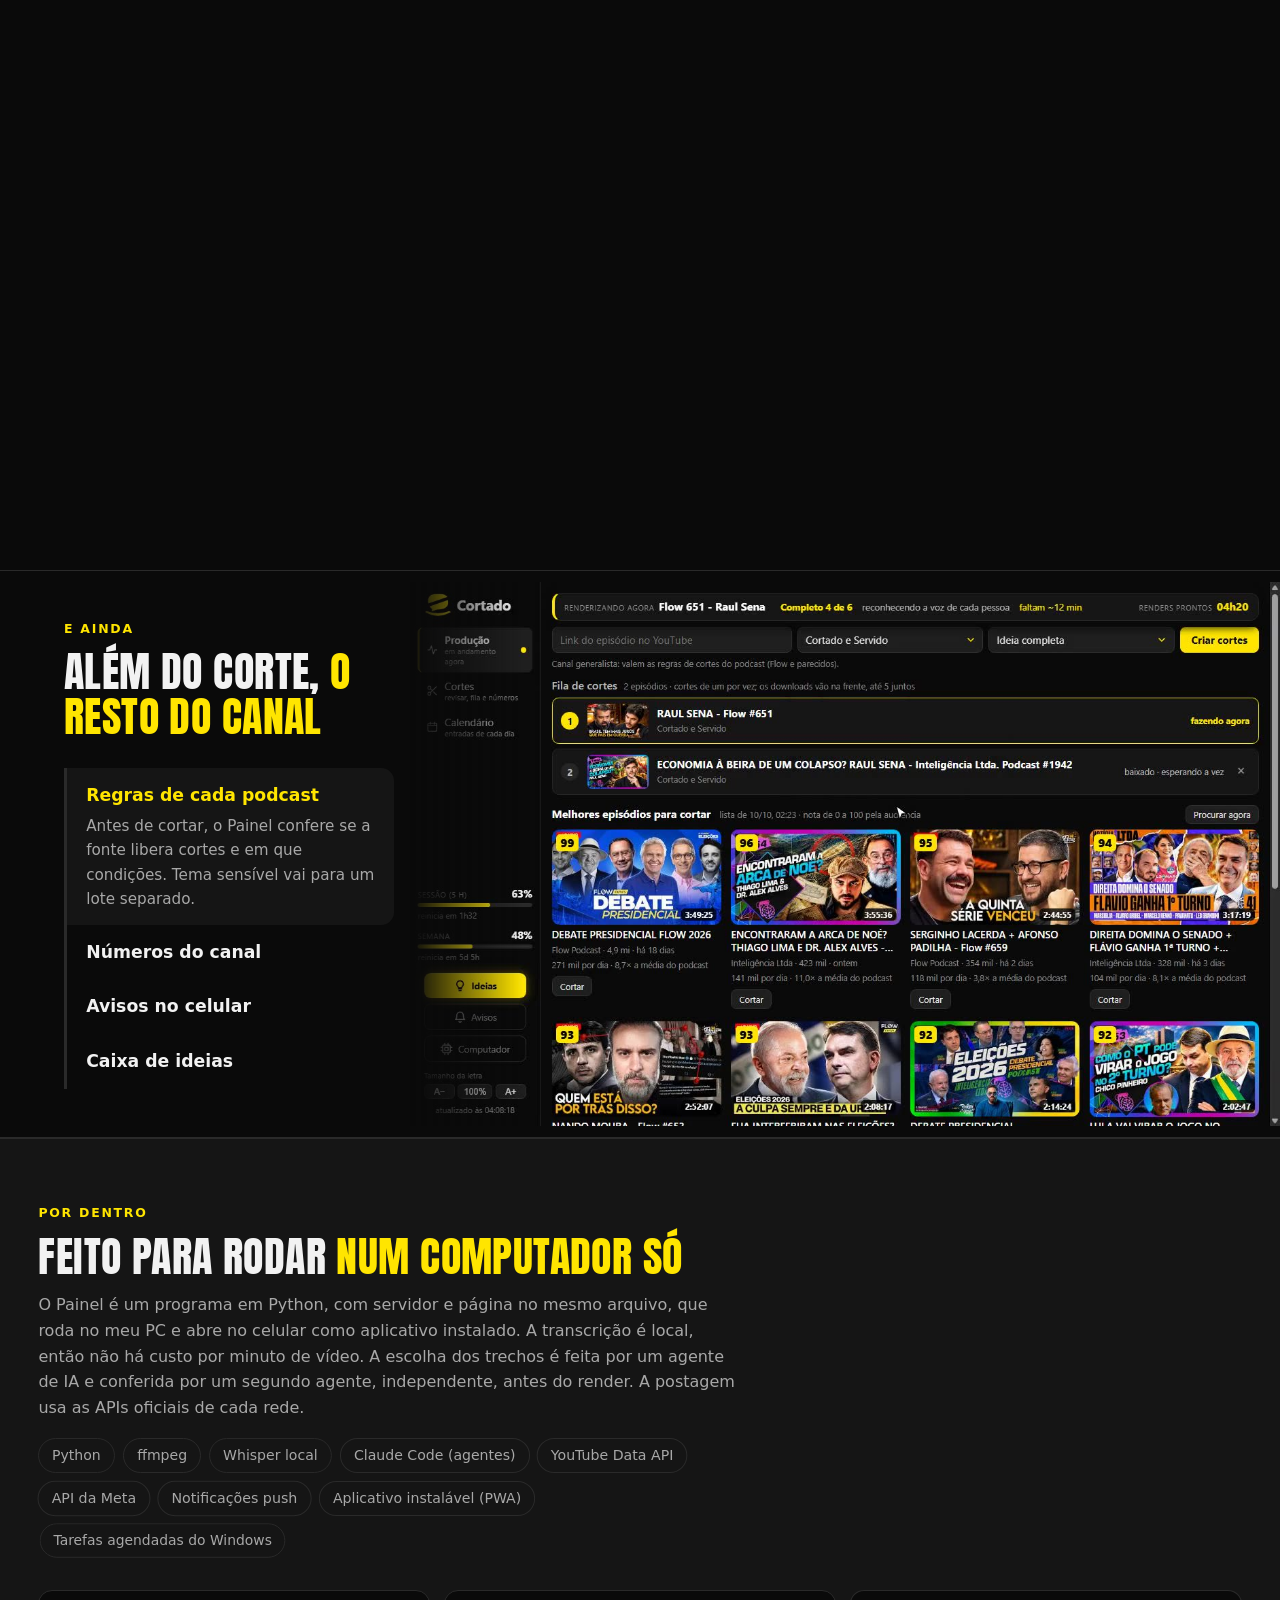
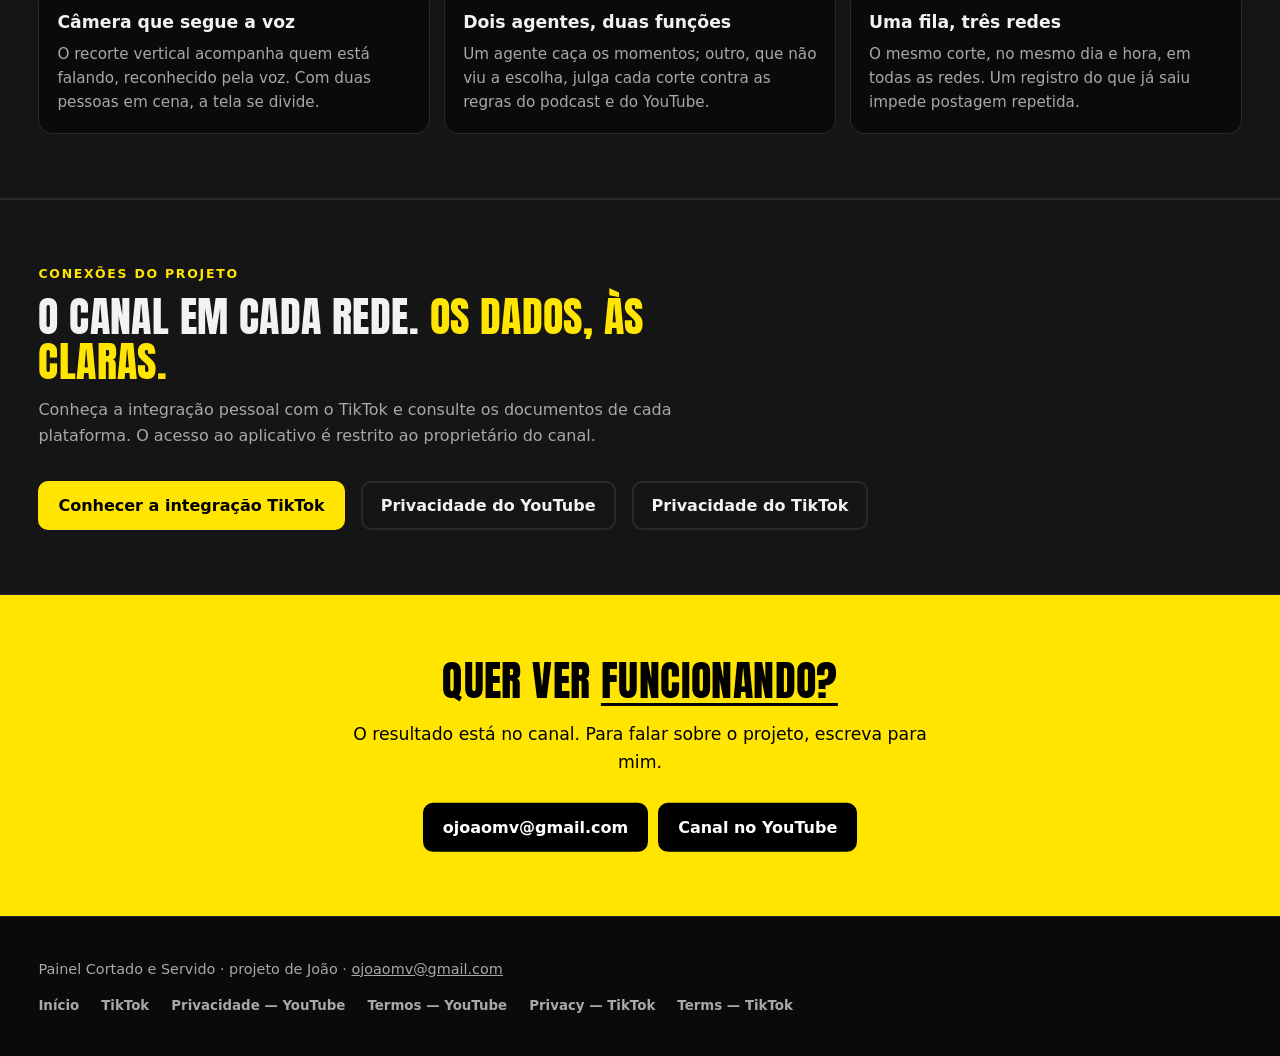
==== commit 874bb224: "Site: og:title sem travessão Revisão pediu troca do travessão por dois-pontos nos og:title, pela reg" ====
--- a/index.html
+++ b/index.html
@@ -1,6 +1,6 @@
 <!doctype html><html lang="pt-BR"><head><meta charset="utf-8"><meta name="viewport" content="width=device-width,initial-scale=1">
 <title>Painel Cortado e Servido — do link do podcast ao corte no ar</title>
-<meta name="description" content="Como funciona o Painel do Cortado e Servido: um aplicativo próprio que acha o episódio, cria os cortes, deixa aprovar no celular e agenda nas redes."><meta property="og:type" content="website"><meta property="og:url" content="https://joaoppk2.github.io/cortado-site/"><meta property="og:title" content="Painel Cortado e Servido — do link do podcast ao corte no ar"><meta property="og:description" content="Como funciona o Painel do Cortado e Servido: um aplicativo próprio que acha o episódio, cria os cortes, deixa aprovar no celular e agenda nas redes."><meta property="og:image" content="https://joaoppk2.github.io/cortado-site/icon-512.png"><meta name="twitter:card" content="summary">
+<meta name="description" content="Como funciona o Painel do Cortado e Servido: um aplicativo próprio que acha o episódio, cria os cortes, deixa aprovar no celular e agenda nas redes."><meta property="og:type" content="website"><meta property="og:url" content="https://joaoppk2.github.io/cortado-site/"><meta property="og:title" content="Painel Cortado e Servido: do link do podcast ao corte no ar"><meta property="og:description" content="Como funciona o Painel do Cortado e Servido: um aplicativo próprio que acha o episódio, cria os cortes, deixa aprovar no celular e agenda nas redes."><meta property="og:image" content="https://joaoppk2.github.io/cortado-site/icon-512.png"><meta name="twitter:card" content="summary">
 <link rel="icon" href="favicon.ico" sizes="any"><link rel="icon" type="image/png" sizes="32x32" href="favicon-32.png"><link rel="apple-touch-icon" href="apple-touch-icon.png">
 <link rel="preconnect" href="https://fonts.googleapis.com"><link rel="preconnect" href="https://fonts.gstatic.com" crossorigin>
 <link href="https://fonts.googleapis.com/css2?family=Anton&display=swap" rel="stylesheet"><link rel="stylesheet" href="painel.css?v=5"><link rel="stylesheet" href="integracao.css"></head><body>
